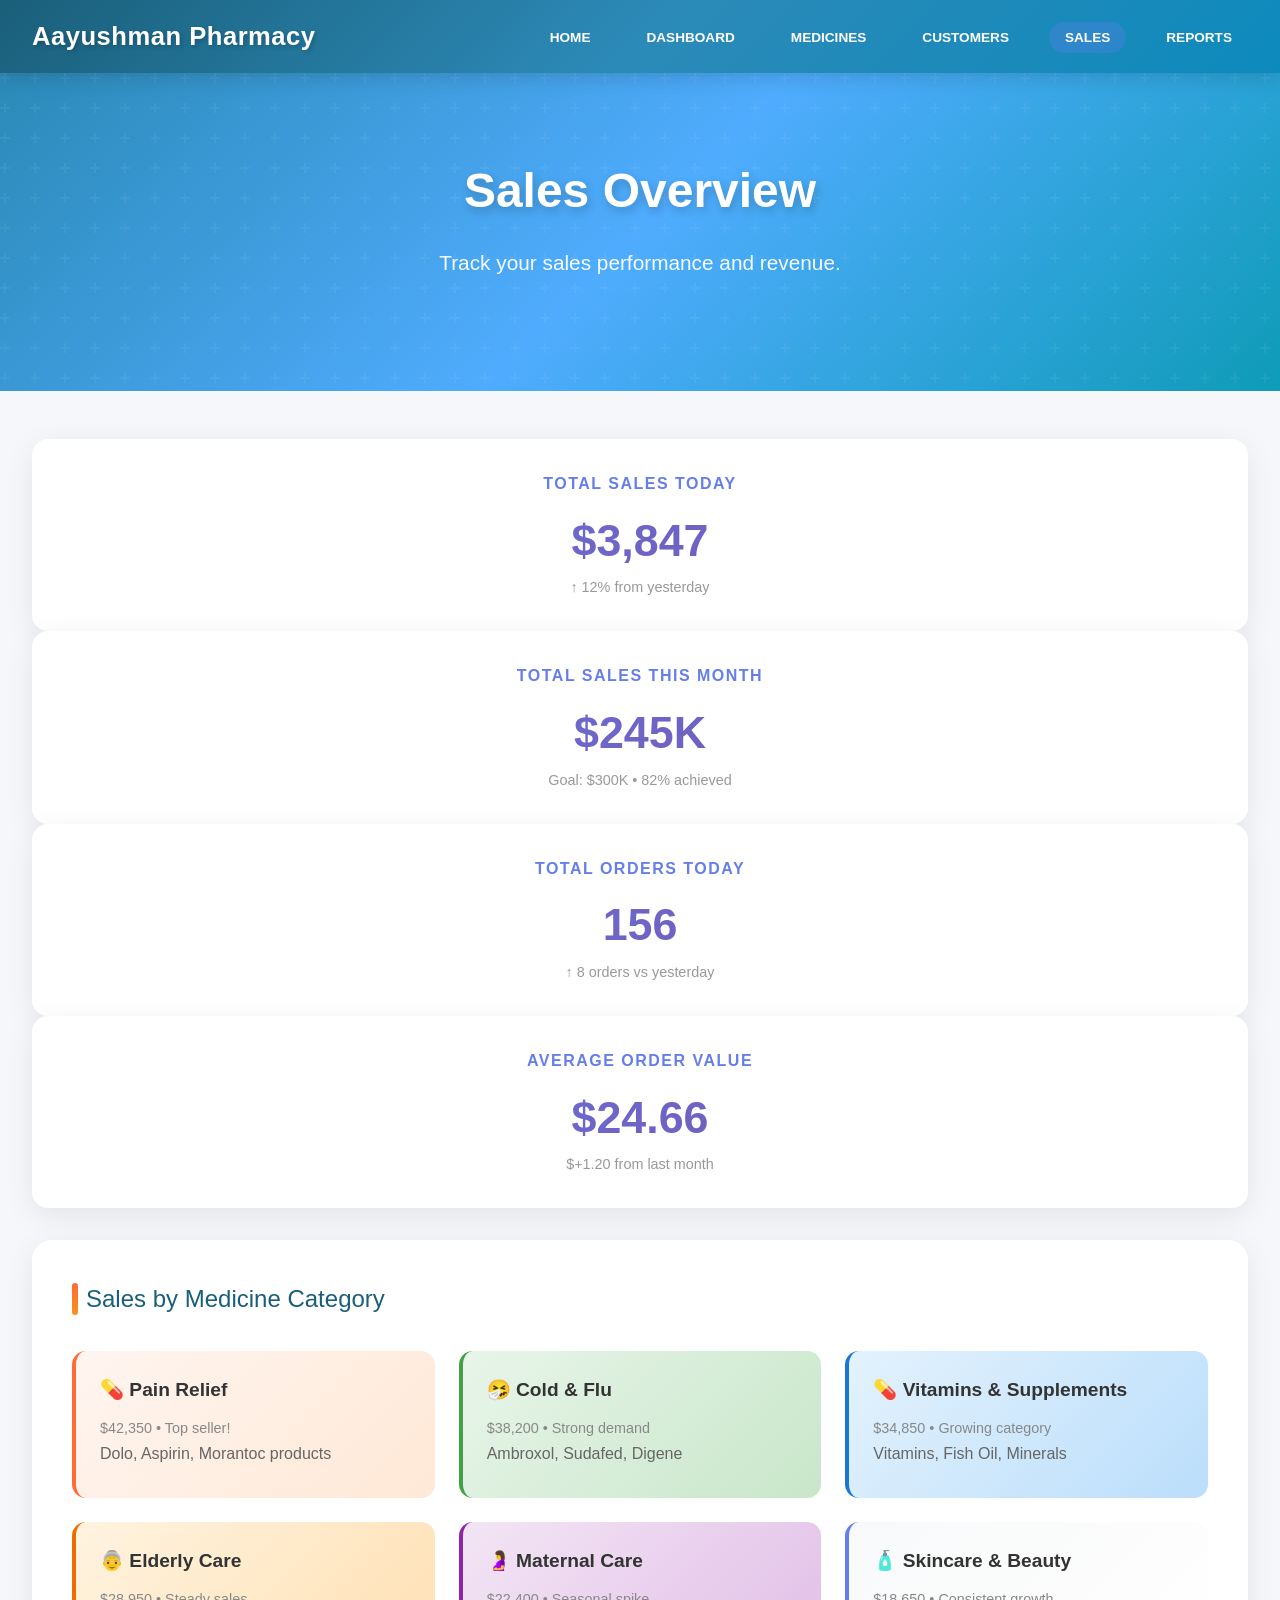
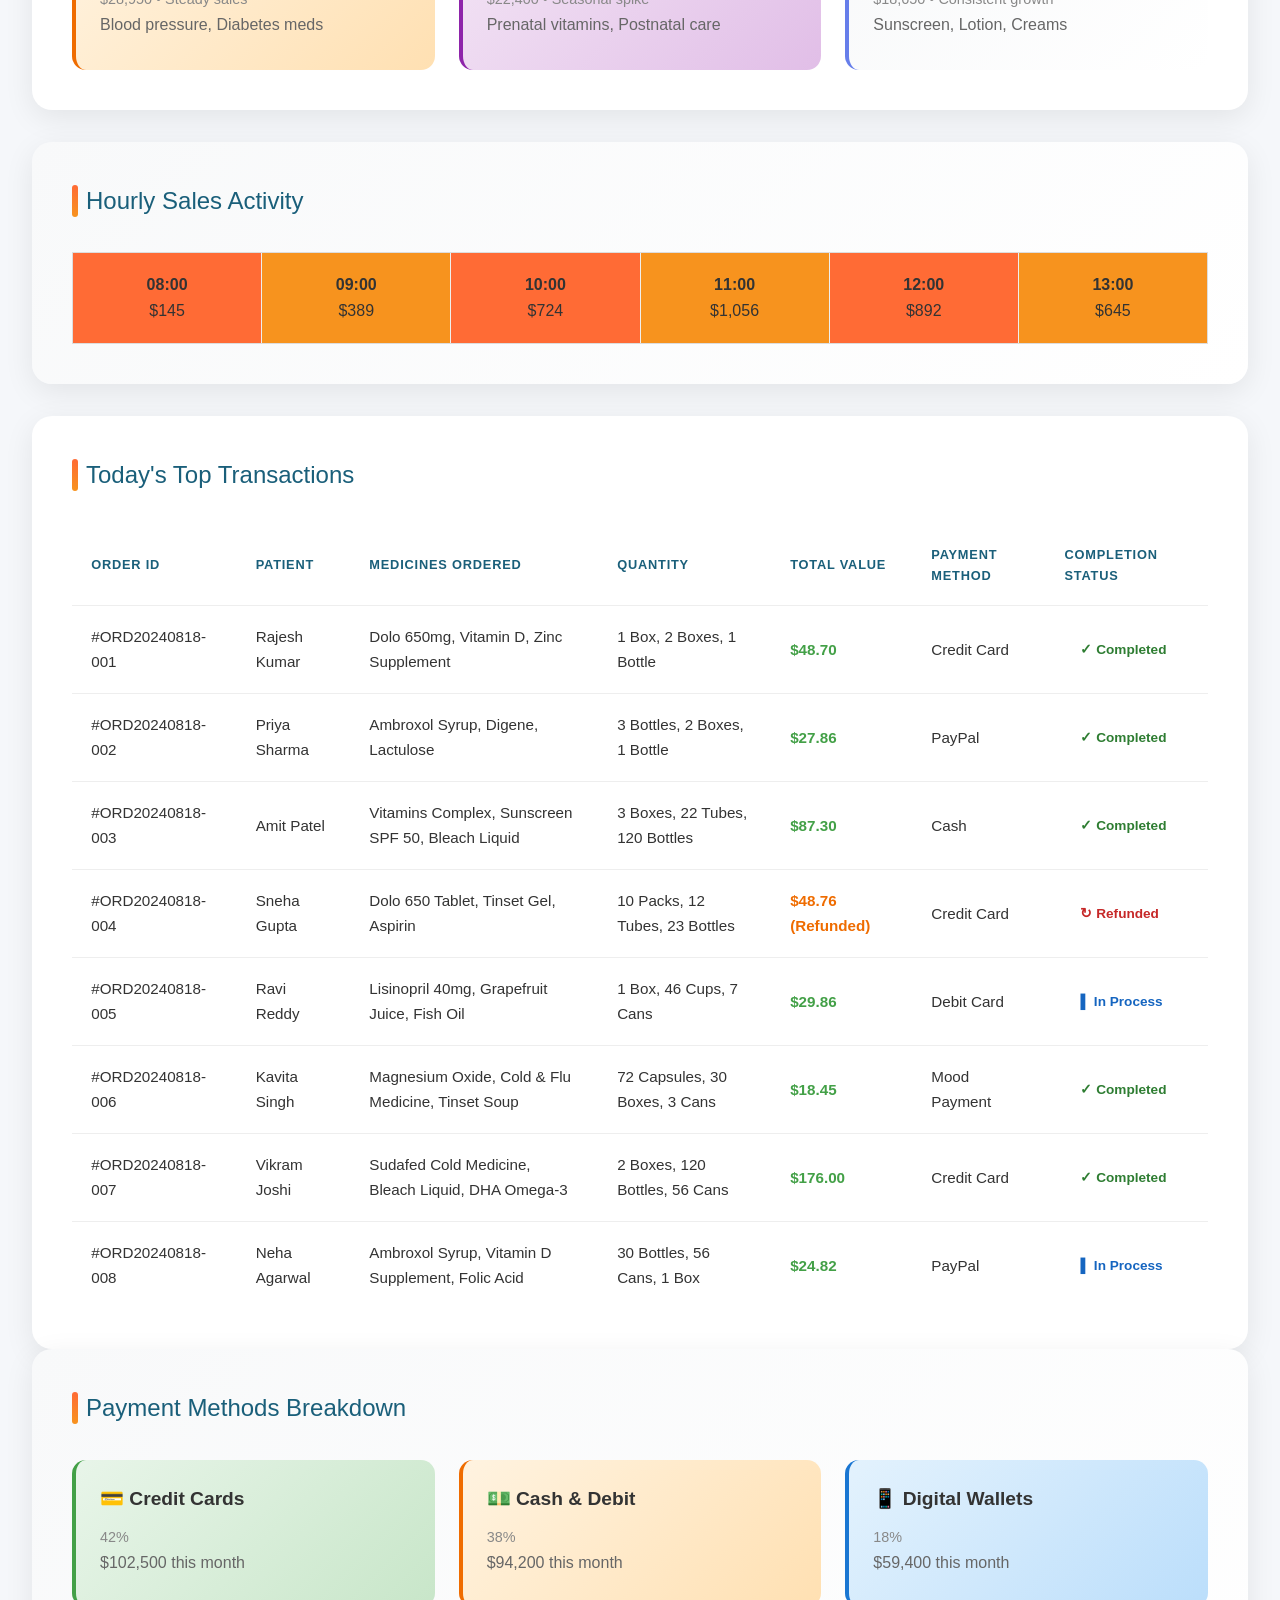
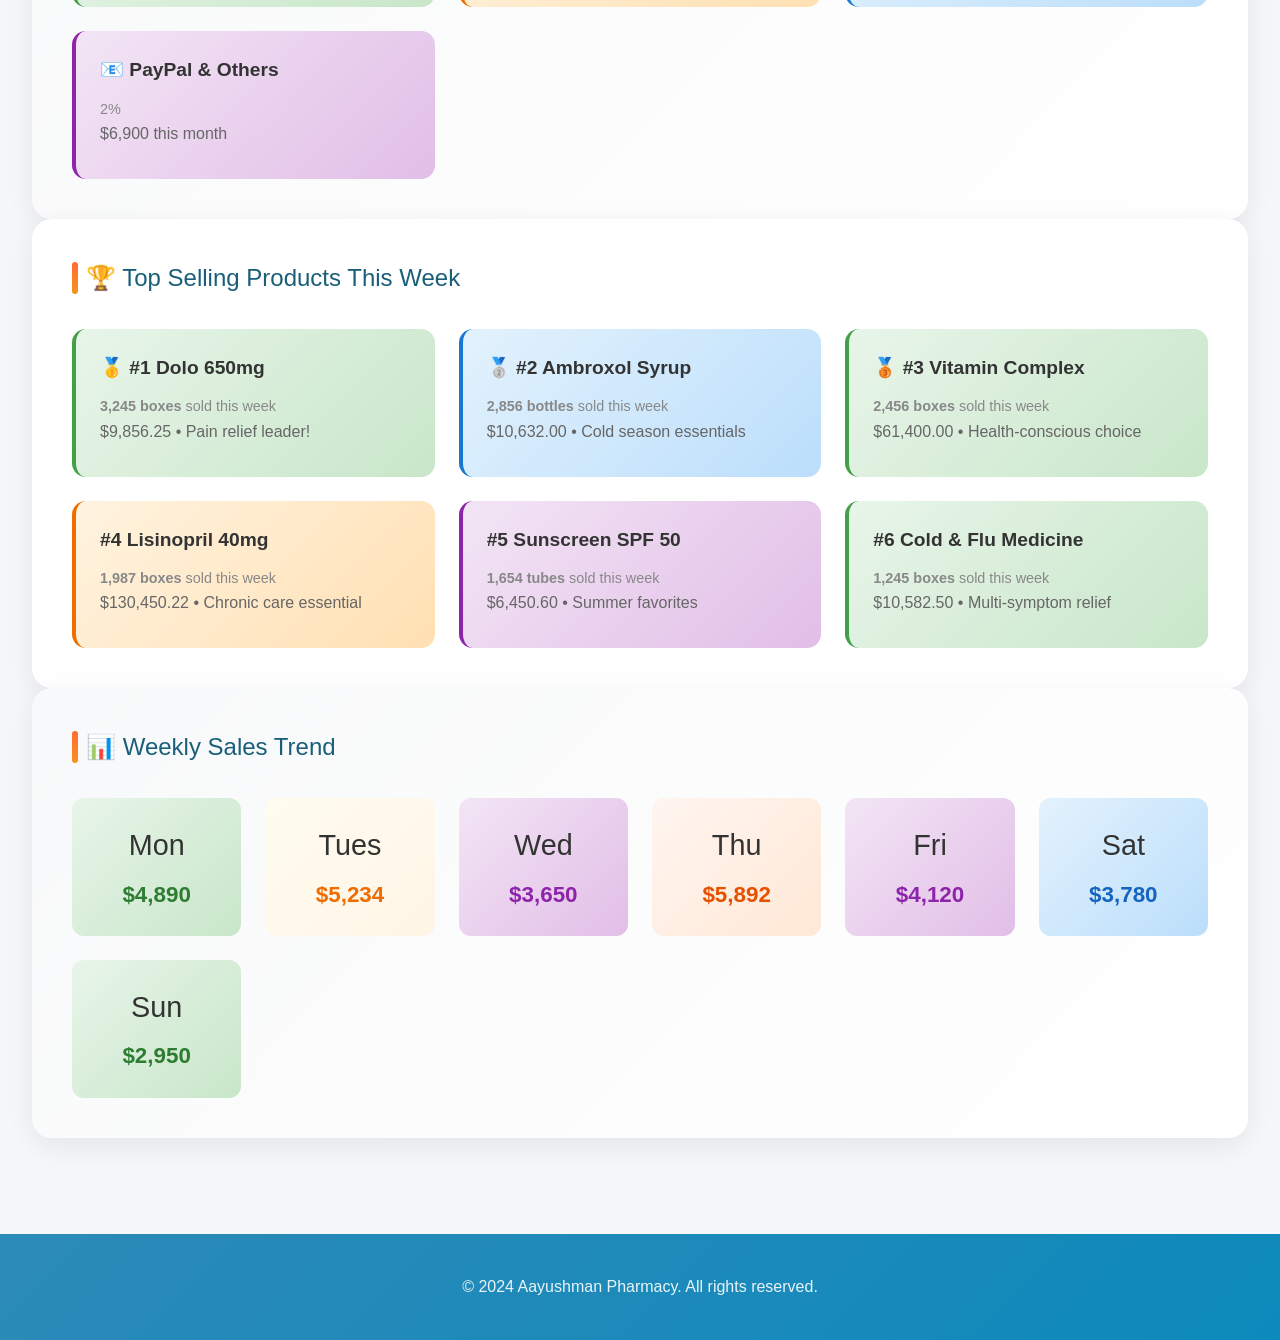
==== sales.html @ a1cac6ff "Add base files" ====
<!DOCTYPE html>
<html lang="en">
<head>
  <meta charset="UTF-8">
  <meta name="viewport" content="width=device-width, initial-scale=1.0">
  <title>Aayushman Pharmacy - Sales</title>
  <link rel="stylesheet" href="styles.css">
</head>
<body>
  <nav class="navbar">
    <div class="nav-brand">
      <h2>Aayushman Pharmacy</h2>
    </div>
    <ul class="nav-links">
      <li><a href="home.html">Home</a></li>
      <li><a href="dashboard.html">Dashboard</a></li>
      <li><a href="medicines.html">Medicines</a></li>
      <li><a href="customers.html">Customers</a></li>
      <li><a href="sales.html" style="background-color: rgba(102, 126, 234, 0.3);">Sales</a></li>
      <li><a href="reports.html">Reports</a></li>
    </ul>
  </nav>

  <section class="hero">
    <div class="hero-content">
      <h1>Sales Overview</h1>
      <p>Track your sales performance and revenue.</p>
    </div>
  </section>

  <main class="dashboard-container">
    <!-- Sales Statistics -->
    <section class="stats-grid" style="margin-bottom: 2rem;">
      <div class="stat-card">
        <h3>Total Sales Today</h3>
        <span class="stat-number">$3,847</span>
        <p>↑ 12% from yesterday</p>
      </div>
      <div class="stat-card">
        <h3>Total Sales This Month</h3>
        <span class="stat-number">$245K</span>
        <p>Goal: $300K • 82% achieved</p>
      </div>
      <div class="stat-card">
        <h3>Total Orders Today</h3>
        <span class="stat-number">156</span>
        <p>↑ 8 orders vs yesterday</p>
      </div>
      <div class="stat-card">
        <h3>Average Order Value</h3>
        <span class="stat-number">$24.66</span>
        <p>$+1.20 from last month</p>
      </div>
    </section>

    <!-- Sales by Category -->
    <section class="sales-categories-section" style="background: white; border-radius: 20px; padding: 2.5rem; box-shadow: 0 8px 30px rgba(0, 0, 0, 0.08); margin-bottom: 2rem;">
      <div class="section-header">Sales by Medicine Category</div>
      <div class="cards-grid">
        <div class="card sales-card" style="background: linear-gradient(135deg, #fff5f0 0%, #ffe8d6 100%); border-left-color: #ff6b35;">
          <h4>💊 Pain Relief</h4>
          <span class="unit">$42,350 • Top seller!</span>
          <p>Dolo, Aspirin, Morantoc products</p>
        </div>

        <div class="card sales-card" style="background: linear-gradient(135deg, #e8f5e9 0%, #c8e6c9 100%); border-left-color: #43a047;">
          <h4>🤧 Cold & Flu</h4>
          <span class="unit">$38,200 • Strong demand</span>
          <p>Ambroxol, Sudafed, Digene</p>
        </div>

        <div class="card sales-card" style="background: linear-gradient(135deg, #e3f2fd 0%, #bbdefb 100%); border-left-color: #1976d2;">
          <h4>💊 Vitamins & Supplements</h4>
          <span class="unit">$34,850 • Growing category</span>
          <p>Vitamins, Fish Oil, Minerals</p>
        </div>

        <div class="card sales-card" style="background: linear-gradient(135deg, #fff3e0 0%, #ffe0b2 100%); border-left-color: #ef6c00;">
          <h4>👵 Elderly Care</h4>
          <span class="unit">$28,950 • Steady sales</span>
          <p>Blood pressure, Diabetes meds</p>
        </div>

        <div class="card sales-card" style="background: linear-gradient(135deg, #f3e5f5 0%, #e1bee7 100%); border-left-color: #8e24aa;">
          <h4>🤰 Maternal Care</h4>
          <span class="unit">$22,400 • Seasonal spike</span>
          <p>Prenatal vitamins, Postnatal care</p>
        </div>

        <div class="card sales-card" style="background: linear-gradient(135deg, #f8f9fa 0%, #ffffff 100%); border-left-color: #667eea;">
          <h4>🧴 Skincare & Beauty</h4>
          <span class="unit">$18,650 • Consistent growth</span>
          <p>Sunscreen, Lotion, Creams</p>
        </div>
      </div>
    </section>

    <!-- Hourly Sales Chart -->
    <section class="hourly-sales-section" style="background: linear-gradient(135deg, #f8f9fa 0%, #ffffff 100%); border-radius: 20px; padding: 2.5rem; box-shadow: 0 8px 30px rgba(0, 0, 0, 0.08); margin-bottom: 2rem;">
      <div class="section-header">Hourly Sales Activity</div>
      <div class="hourly-chart" style="display: grid; grid-template-columns: repeat(6, 1fr); gap: 1px; background: #eee; border: 1px solid #ddd;">
        <div class="hour-bar" style="background: #ff6b35; padding: 1.2rem; text-align: center;">
          <strong>08:00</strong>
          <p>$145</p>
        </div>
        <div class="hour-bar" style="background: #f7931e; padding: 1.2rem; text-align: center;">
          <strong>09:00</strong>
          <p>$389</p>
        </div>
        <div class="hour-bar" style="background: #ff6b35; padding: 1.2rem; text-align: center;">
          <strong>10:00</strong>
          <p>$724</p>
        </div>
        <div class="hour-bar" style="background: #f7931e; padding: 1.2rem; text-align: center;">
          <strong>11:00</strong>
          <p>$1,056</p>
        </div>
        <div class="hour-bar" style="background: #ff6b35; padding: 1.2rem; text-align: center;">
          <strong>12:00</strong>
          <p>$892</p>
        </div>
        <div class="hour-bar" style="background: #f7931e; padding: 1.2rem; text-align: center;">
          <strong>13:00</strong>
          <p>$645</p>
        </div>
      </div>
    </section>

    <!-- Today's Top Transactions -->
    <section class="top-transactions-section" style="background: white; border-radius: 20px; padding: 2.5rem; box-shadow: 0 8px 30px rgba(0, 0, 0, 0.08);">
      <div class="section-header">Today's Top Transactions</div>
      <table class="transactions-table">
        <thead>
          <tr>
            <th>Order ID</th>
            <th>Patient</th>
            <th>Medicines Ordered</th>
            <th>Quantity</th>
            <th>Total Value</th>
            <th>Payment Method</th>
            <th>Completion Status</th>
          </tr>
        </thead>
        <tbody>
          <tr>
            <td>#ORD20240818-001</td>
            <td>Rajesh Kumar</td>
            <td>Dolo 650mg, Vitamin D, Zinc Supplement</td>
            <td>1 Box, 2 Boxes, 1 Bottle</td>
            <td style="color: #43a047; font-weight: 600;">$48.70</td>
            <td>Credit Card</td>
            <td><span class="status-badge status-completed">✓ Completed</span></td>
          </tr>
          <tr>
            <td>#ORD20240818-002</td>
            <td>Priya Sharma</td>
            <td>Ambroxol Syrup, Digene, Lactulose</td>
            <td>3 Bottles, 2 Boxes, 1 Bottle</td>
            <td style="color: #43a047; font-weight: 600;">$27.86</td>
            <td>PayPal</td>
            <td><span class="status-badge status-completed">✓ Completed</span></td>
          </tr>
          <tr>
            <td>#ORD20240818-003</td>
            <td>Amit Patel</td>
            <td>Vitamins Complex, Sunscreen SPF 50, Bleach Liquid</td>
            <td>3 Boxes, 22 Tubes, 120 Bottles</td>
            <td style="color: #43a047; font-weight: 600;">$87.30</td>
            <td>Cash</td>
            <td><span class="status-badge status-completed">✓ Completed</span></td>
          </tr>
          <tr>
            <td>#ORD20240818-004</td>
            <td>Sneha Gupta</td>
            <td>Dolo 650 Tablet, Tinset Gel, Aspirin</td>
            <td>10 Packs, 12 Tubes, 23 Bottles</td>
            <td style="color: #ef6c00; font-weight: 600;">$48.76 (Refunded)</td>
            <td>Credit Card</td>
            <td><span class="status-badge status-canceled">↻ Refunded</span></td>
          </tr>
          <tr>
            <td>#ORD20240818-005</td>
            <td>Ravi Reddy</td>
            <td>Lisinopril 40mg, Grapefruit Juice, Fish Oil</td>
            <td>1 Box, 46 Cups, 7 Cans</td>
            <td style="color: #43a047; font-weight: 600;">$29.86</td>
            <td>Debit Card</td>
            <td><span class="status-badge status-processing">▌ In Process</span></td>
          </tr>
          <tr>
            <td>#ORD20240818-006</td>
            <td>Kavita Singh</td>
            <td>Magnesium Oxide, Cold & Flu Medicine, Tinset Soup</td>
            <td>72 Capsules, 30 Boxes, 3 Cans</td>
            <td style="color: #43a047; font-weight: 600;">$18.45</td>
            <td>Mood Payment</td>
            <td><span class="status-badge status-completed">✓ Completed</span></td>
          </tr>
          <tr>
            <td>#ORD20240818-007</td>
            <td>Vikram Joshi</td>
            <td>Sudafed Cold Medicine, Bleach Liquid, DHA Omega-3</td>
            <td>2 Boxes, 120 Bottles, 56 Cans</td>
            <td style="color: #43a047; font-weight: 600;">$176.00</td>
            <td>Credit Card</td>
            <td><span class="status-badge status-completed">✓ Completed</span></td>
          </tr>
          <tr>
            <td>#ORD20240818-008</td>
            <td>Neha Agarwal</td>
            <td>Ambroxol Syrup, Vitamin D Supplement, Folic Acid</td>
            <td>30 Bottles, 56 Cans, 1 Box</td>
            <td style="color: #43a047; font-weight: 600;">$24.82</td>
            <td>PayPal</td>
            <td><span class="status-badge status-processing">▌ In Process</span></td>
          </tr>
        </tbody>
      </table>
    </section>

    <!-- Payment Methods Breakdown -->
    <section class="payment-methods-section" style="background: linear-gradient(135deg, #f8f9fa 0%, #ffffff 100%); border-radius: 20px; padding: 2.5rem; box-shadow: 0 8px 30px rgba(0, 0, 0, 0.08);">
      <div class="section-header">Payment Methods Breakdown</div>
      <div class="cards-grid">
        <div class="card payment-card" style="background: linear-gradient(135deg, #e8f5e9 0%, #c8e6c9 100%); border-left-color: #43a047;">
          <h4>💳 Credit Cards</h4>
          <span class="unit">42%</span>
          <p>$102,500 this month</p>
        </div>

        <div class="card payment-card" style="background: linear-gradient(135deg, #fff3e0 0%, #ffe0b2 100%); border-left-color: #ef6c00;">
          <h4>💵 Cash & Debit</h4>
          <span class="unit">38%</span>
          <p>$94,200 this month</p>
        </div>

        <div class="card payment-card" style="background: linear-gradient(135deg, #e3f2fd 0%, #bbdefb 100%); border-left-color: #1976d2;">
          <h4>📱 Digital Wallets</h4>
          <span class="unit">18%</span>
          <p>$59,400 this month</p>
        </div>

        <div class="card payment-card" style="background: linear-gradient(135deg, #f3e5f5 0%, #e1bee7 100%); border-left-color: #8e24aa;">
          <h4>📧 PayPal & Others</h4>
          <span class="unit">2%</span>
          <p>$6,900 this month</p>
        </div>
      </div>
    </section>

    <!-- Top Products Section -->
    <section class="top-products-section" style="background: white; border-radius: 20px; padding: 2.5rem; box-shadow: 0 8px 30px rgba(0, 0, 0, 0.08);">
      <div class="section-header">🏆 Top Selling Products This Week</div>
      <div class="cards-grid">
        <div class="card product-card" style="background: linear-gradient(135deg, #e8f5e9 0%, #c8e6c9 100%); border-left-color: #43a047;">
          <h4>🥇 #1 Dolo 650mg</h4>
          <span class="unit"><strong>3,245 boxes</strong> sold this week</span>
          <p>$9,856.25 • Pain relief leader!</p>
        </div>

        <div class="card product-card" style="background: linear-gradient(135deg, #e3f2fd 0%, #bbdefb 100%); border-left-color: #1976d2;">
          <h4>🥈 #2 Ambroxol Syrup</h4>
          <span class="unit"><strong>2,856 bottles</strong> sold this week</span>
          <p>$10,632.00 • Cold season essentials</p>
        </div>

        <div class="card product-card" style="background: linear-gradient(135deg, #e8f5e9 0%, #c8e6c9 100%); border-left-color: #43a047;">
          <h4>🥉 #3 Vitamin Complex</h4>
          <span class="unit"><strong>2,456 boxes</strong> sold this week</span>
          <p>$61,400.00 • Health-conscious choice</p>
        </div>

        <div class="card product-card" style="background: linear-gradient(135deg, #fff3e0 0%, #ffe0b2 100%); border-left-color: #ef6c00;">
          <h4>#4 Lisinopril 40mg</h4>
          <span class="unit"><strong>1,987 boxes</strong> sold this week</span>
          <p>$130,450.22 • Chronic care essential</p>
        </div>

        <div class="card product-card" style="background: linear-gradient(135deg, #f3e5f5 0%, #e1bee7 100%); border-left-color: #8e24aa;">
          <h4>#5 Sunscreen SPF 50</h4>
          <span class="unit"><strong>1,654 tubes</strong> sold this week</span>
          <p>$6,450.60 • Summer favorites</p>
        </div>

        <div class="card product-card" style="background: linear-gradient(135deg, #e8f5e9 0%, #c8e6c9 100%); border-left-color: #43a047;">
          <h4>#6 Cold & Flu Medicine</h4>
          <span class="unit"><strong>1,245 boxes</strong> sold this week</span>
          <p>$10,582.50 • Multi-symptom relief</p>
        </div>
      </div>
    </section>

    <!-- Weekly Sales Trend -->
    <section class="weekly-trend-section" style="background: linear-gradient(135deg, #f8f9fa 0%, #ffffff 100%); border-radius: 20px; padding: 2.5rem; box-shadow: 0 8px 30px rgba(0, 0, 0, 0.08);">
      <div class="section-header">📊 Weekly Sales Trend</div>
      <div style="display: grid; grid-template-columns: repeat(auto-fit, minmax(150px, 1fr)); gap: 1.5rem;">
        <div class="trend-card" style="background: linear-gradient(135deg, #e8f5e9 0%, #c8e6c9 100%); border-radius: 12px; padding: 1.5rem; text-align: center;">
          <span style="font-size: 1.8rem; display: block; margin-bottom: 0.5rem;">Mon</span>
          <strong style="display: block; color: #2e7d32; font-size: 1.4rem;">$4,890</strong>
        </div>
        <div class="trend-card" style="background: linear-gradient(135deg, #fffcf0 0%, #fff5e6 100%); border-radius: 12px; padding: 1.5rem; text-align: center;">
          <span style="font-size: 1.8rem; display: block; margin-bottom: 0.5rem;">Tues</span>
          <strong style="display: block; color: #ef6c00; font-size: 1.4rem;">$5,234</strong>
        </div>
        <div class="trend-card" style="background: linear-gradient(135deg, #f3e5f5 0%, #e1bee7 100%); border-radius: 12px; padding: 1.5rem; text-align: center;">
          <span style="font-size: 1.8rem; display: block; margin-bottom: 0.5rem;">Wed</span>
          <strong style="display: block; color: #8e24aa; font-size: 1.4rem;">$3,650</strong>
        </div>
        <div class="trend-card" style="background: linear-gradient(135deg, #fff5f0 0%, #ffe8d6 100%); border-radius: 12px; padding: 1.5rem; text-align: center;">
          <span style="font-size: 1.8rem; display: block; margin-bottom: 0.5rem;">Thu</span>
          <strong style="display: block; color: #e65100; font-size: 1.4rem;">$5,892</strong>
        </div>
        <div class="trend-card" style="background: linear-gradient(135deg, #f3e5f5 0%, #e1bee7 100%); border-radius: 12px; padding: 1.5rem; text-align: center;">
          <span style="font-size: 1.8rem; display: block; margin-bottom: 0.5rem;">Fri</span>
          <strong style="display: block; color: #8e24aa; font-size: 1.4rem;">$4,120</strong>
        </div>
        <div class="trend-card" style="background: linear-gradient(135deg, #e3f2fd 0%, #bbdefb 100%); border-radius: 12px; padding: 1.5rem; text-align: center;">
          <span style="font-size: 1.8rem; display: block; margin-bottom: 0.5rem;">Sat</span>
          <strong style="display: block; color: #1565c0; font-size: 1.4rem;">$3,780</strong>
        </div>
        <div class="trend-card" style="background: linear-gradient(135deg, #e8f5e9 0%, #c8e6c9 100%); border-radius: 12px; padding: 1.5rem; text-align: center;">
          <span style="font-size: 1.8rem; display: block; margin-bottom: 0.5rem;">Sun</span>
          <strong style="display: block; color: #2e7d32; font-size: 1.4rem;">$2,950</strong>
        </div>
      </div>
    </section>
  </main>

  <footer>
    <p>&copy; 2024 Aayushman Pharmacy. All rights reserved.</p>
  </footer>
</body>
</html>
---- styles.css ----
* {
  margin: 0;
  padding: 0;
  box-sizing: border-box;
}

body {
  font-family: 'Segoe UI', Tahoma, Geneva, Verdana, sans-serif;
  line-height: 1.6;
  color: #333;
  background-color: #f5f7fa;
}

.navbar {
  background: linear-gradient(135deg, #1a5f7a 0%, #2c8ab8 50%, #0d8abc 100%);
  padding: 1rem 2rem;
  display: flex;
  justify-content: space-between;
  align-items: center;
  box-shadow: 0 4px 20px rgba(0, 0, 0, 0.15);
  position: sticky;
  top: 0;
  z-index: 1000;
}

.nav-brand h2 {
  color: white;
  font-size: 1.6rem;
  font-weight: 700;
  letter-spacing: 0.5px;
  text-shadow: 2px 2px 4px rgba(0, 0, 0, 0.2);
}

.nav-links {
  display: flex;
  list-style: none;
  gap: 1.5rem;
}

.nav-links a {
  color: white;
  text-decoration: none;
  font-weight: 600;
  text-transform: uppercase;
  font-size: 0.85rem;
  padding: 0.5rem 1rem;
  border-radius: 25px;
  transition: all 0.3s ease;
  position: relative;
}

.nav-links a::before {
  content: '';
  position: absolute;
  bottom: 0;
  left: 50%;
  width: 0;
  height: 2px;
  background: white;
  transition: all 0.3s ease;
  transform: translateX(-50%);
}

.nav-links a:hover {
  background-color: rgba(255, 255, 255, 0.2);
}

.nav-links a:hover::before {
  width: 80%;
}

.hero {
  background: linear-gradient(135deg, #2c8ab8 0%, #4facfe 50%, #0f9bb8 100%);
  color: white;
  padding: 5rem 2rem;
  text-align: center;
  min-height: auto;
  position: relative;
  overflow: hidden;
}

.hero::before {
  content: '';
  position: absolute;
  top: 0;
  left: 0;
  right: 0;
  bottom: 0;
  background: url("data:image/svg+xml,%3Csvg width='60' height='60' viewBox='0 0 60 60' xmlns='http://www.w3.org/2000/svg'%3E%3Cg fill='none' fill-rule='evenodd'%3E%3Cg fill='%23ffffff' fill-opacity='0.05'%3E%3Cpath d='M36 34v-4h-2v4h-4v2h4v4h2v-4h4v-2h-4zm0-30V0h-2v4h-4v2h4v4h2V6h4V4h-4zM6 34v-4H4v4H0v2h4v4h2v-4h4v-2H6zM6 4V0H4v4H0v2h4v4h2V6h4V4H6z'/%3E%3C/g%3E%3C/g%3E%3C/svg%3E");
}

.hero-content {
  position: relative;
  z-index: 1;
}

.hero h1 {
  font-size: 3rem;
  margin-bottom: 1rem;
  font-weight: 800;
  text-shadow: 2px 4px 10px rgba(0, 0, 0, 0.2);
  animation: fadeInUp 0.8s ease-out;
}

.hero p {
  font-size: 1.3rem;
  margin-bottom: 2rem;
  opacity: 0.95;
  animation: fadeInUp 1s ease-out;
}

@keyframes fadeInUp {
  from {
    opacity: 0;
    transform: translateY(20px);
  }
  to {
    opacity: 1;
    transform: translateY(0);
  }
}

.btn-primary {
  background: linear-gradient(135deg, #ff6b35 0%, #f7931e 100%);
  color: white;
  border: none;
  padding: 1rem 2.5rem;
  font-size: 1.1rem;
  border-radius: 50px;
  cursor: pointer;
  transition: all 0.3s ease;
  box-shadow: 0 8px 25px rgba(255, 107, 53, 0.4);
  font-weight: 600;
}

.btn-primary:hover {
  transform: translateY(-3px) scale(1.02);
  box-shadow: 0 12px 35px rgba(255, 107, 53, 0.5);
}

.dashboard-container {
  padding: 3rem 2rem;
  max-width: 1400px;
  margin: 0 auto;
}

.sections-heading {
  font-size: 2rem;
  color: #1a5f7a;
  margin-bottom: 2rem;
  padding-left: 1rem;
  position: relative;
}

.stat-card {
  background: white;
  border-radius: 16px;
  padding: 2rem;
  box-shadow: 0 8px 30px rgba(0, 0, 0, 0.08);
  text-align: center;
  transition: all 0.3s ease;
}

.stat-card:hover {
  transform: translateY(-5px) scale(1.02);
  box-shadow: 0 12px 40px rgba(0, 0, 0, 0.12);
}

.stat-card h3 {
  color: #667eea;
  font-size: 1rem;
  margin-bottom: 0.5rem;
  text-transform: uppercase;
  letter-spacing: 1.5px;
}

.stat-number {
  font-size: 2.8rem;
  font-weight: 800;
  background: linear-gradient(135deg, #667eea 0%, #764ba2 100%);
  -webkit-background-clip: text;
  -webkit-text-fill-color: transparent;
  background-clip: text;
  display: block;
}

.stat-card p {
  color: #999;
  font-size: 0.9rem;
}

.hero-feature h2, .services h2, .testimonials h2 {
  color: #1a5f7a;
  margin-bottom: 1.5rem;
  font-size: 1.8rem;
  position: relative;
  padding-bottom: 0.5rem;
}

.hero-feature h2::after, .services h2::after, .testimonials h2::after {
  content: '';
  position: absolute;
  bottom: 0;
  left: 0;
  width: 80px;
  height: 4px;
  background: linear-gradient(90deg, #ff6b35 0%, #f7931e 100%);
  border-radius: 2px;
}

.hero-feature p {
  color: #555;
  line-height: 1.8;
  font-size: 1.1rem;
}

.services .cards-grid {
  gap: 2rem;
}

.card-featured {
  background: white;
  border-radius: 16px;
  padding: 2rem;
  text-align: center;
  box-shadow: 0 8px 30px rgba(0, 0, 0, 0.08);
  transition: all 0.3s ease;
}

.card-featured:hover {
  transform: translateY(-5px);
  box-shadow: 0 12px 40px rgba(0, 0, 0, 0.12);
}

.card-featured .icon {
  font-size: 3rem;
  display: block;
  margin-bottom: 1rem;
  filter: drop-shadow(0 4px 8px rgba(0, 0, 0, 0.1));
}

.card-featured h3 {
  color: #1a5f7a;
  font-size: 1.4rem;
  margin-bottom: 1rem;
}

.card-featured p {
  color: #666;
  font-size: 1rem;
}

.testimonials .cards-grid {
  gap: 1.5rem;
}

.card.testimonial {
  background: linear-gradient(135deg, #f8f9fa 0%, #ffffff 100%);
  border-radius: 16px;
  padding: 2rem;
  box-shadow: 0 8px 30px rgba(0, 0, 0, 0.08);
  border-left: 4px solid #667eea;
}

.card.testimonial p {
  font-style: italic;
  color: #555;
  margin-bottom: 1rem;
}

.card.testimonial span {
  color: #888;
  font-weight: 600;
}

.transactions-section, .low-stock-section, 
.hero-feature, .services, .testimonials {
  background: white;
  border-radius: 20px;
  padding: 2.5rem;
  box-shadow: 0 8px 30px rgba(0, 0, 0, 0.08);
  margin-bottom: 2rem;
}

.section-header {
  color: #1a5f7a;
  font-size: 1.5rem;
  margin-bottom: 2rem;
  display: flex;
  align-items: center;
  gap: 0.5rem;
}

.section-header::before {
  content: '';
  width: 6px;
  height: 32px;
  background: linear-gradient(180deg, #ff6b35 0%, #f7931e 100%);
  border-radius: 4px;
}

.transactions-table {
  width: 100%;
  border-collapse: collapse;
}

.transactions-table th, .transactions-table td {
  padding: 1.2rem;
  text-align: left;
  border-bottom: 1px solid #eee;
  font-size: 0.95rem;
}

.transactions-table tr:last-child td {
  border-bottom: none;
}

.transactions-table th {
  background-color: linear-gradient(135deg, #f8f9fa 0%, #e9ecef 100%);
  font-weight: 700;
  color: #1a5f7a;
  text-transform: uppercase;
  font-size: 0.8rem;
  letter-spacing: 0.8px;
}

.transactions-table tr:hover td {
  background-color: linear-gradient(135deg, #f8f9fa 0%, #fff5eb 100%);
}

.status-badge {
  display: inline-block;
  padding: 0.4rem 1rem;
  border-radius: 20px;
  font-size: 0.85rem;
  font-weight: 600;
  text-transform: capitalize;
}

.status-completed {
  background-color: linear-gradient(135deg, #e8f5e9 0%, #c8e6c9 100%);
  color: #2e7d32;
}

.status-pending {
  background-color: linear-gradient(135deg, #fff3e0 0%, #ffe0b2 100%);
  color: #ef6c00;
}

.status-processing {
  background-color: linear-gradient(135deg, #e3f2fd 0%, #bbdefb 100%);
  color: #1565c0;
}

.status-canceled {
  background-color: linear-gradient(135deg, #ffebee 0%, #ffcdd2 100%);
  color: #c62828;
}

.low-stock-warning {
  color: #ff6b35;
  font-size: 0.95rem;
  display: block;
  margin-bottom: 0.5rem;
}

.cards-grid {
  display: grid;
  grid-template-columns: repeat(auto-fill, minmax(280px, 1fr));
  gap: 1.5rem;
}

.card {
  background: linear-gradient(135deg, #fff5f0 0%, #ffe8d6 100%);
  border-radius: 14px;
  padding: 1.5rem;
  border-left: 4px solid #ff6b35;
  transition: all 0.3s ease;
}

.card:hover {
  transform: translateY(-3px);
  box-shadow: 0 8px 25px rgba(255, 107, 53, 0.15);
}

.card h4 {
  color: #333;
  font-size: 1.2rem;
  margin-bottom: 0.6rem;
}

.card p {
  color: #666;
  font-size: 1rem;
  margin-bottom: 0.5rem;
}

.card .unit {
  color: #888;
  font-size: 0.9rem;
}

footer {
  text-align: center;
  padding: 2.5rem;
  background: linear-gradient(135deg, #2c8ab8 0%, #0d8abc 100%);
  color: white;
  margin-top: 3rem;
}

footer p {
  opacity: 0.9;
}

@media (max-width: 1200px) {
  .stats-grid {
    grid-template-columns: repeat(2, 1fr);
  }

  .transactions-table, .inventory-table {
    font-size: 0.85rem;
  }

  .transactions-table th, .transactions-table td,
  .inventory-table th, .inventory-table td {
    padding: 1rem;
  }
}

@media (max-width: 768px) {
  .navbar {
    flex-direction: column;
    gap: 0.8rem;
  }

  .nav-links {
    flex-wrap: wrap;
    justify-content: center;
    gap: 1rem;
  }

  .stats-grid {
    grid-template-columns: 1fr;
  }

  .hero h1 {
    font-size: 2.2rem;
  }

  .hero p {
    font-size: 1.1rem;
  }
}

@media (max-width: 480px) {
  .dashboard-container {
    padding: 1.5rem 1rem;
  }

  .transactions-section, .low-stock-section, 
  .hero-feature, .services, .testimonials {
    padding: 1.5rem;
  }

  .hero {
    padding: 3rem 1rem;
  }

  .cards-grid {
    grid-template-columns: 1fr;
  }

  .navbar h2 {
    font-size: 1.3rem;
  }
}
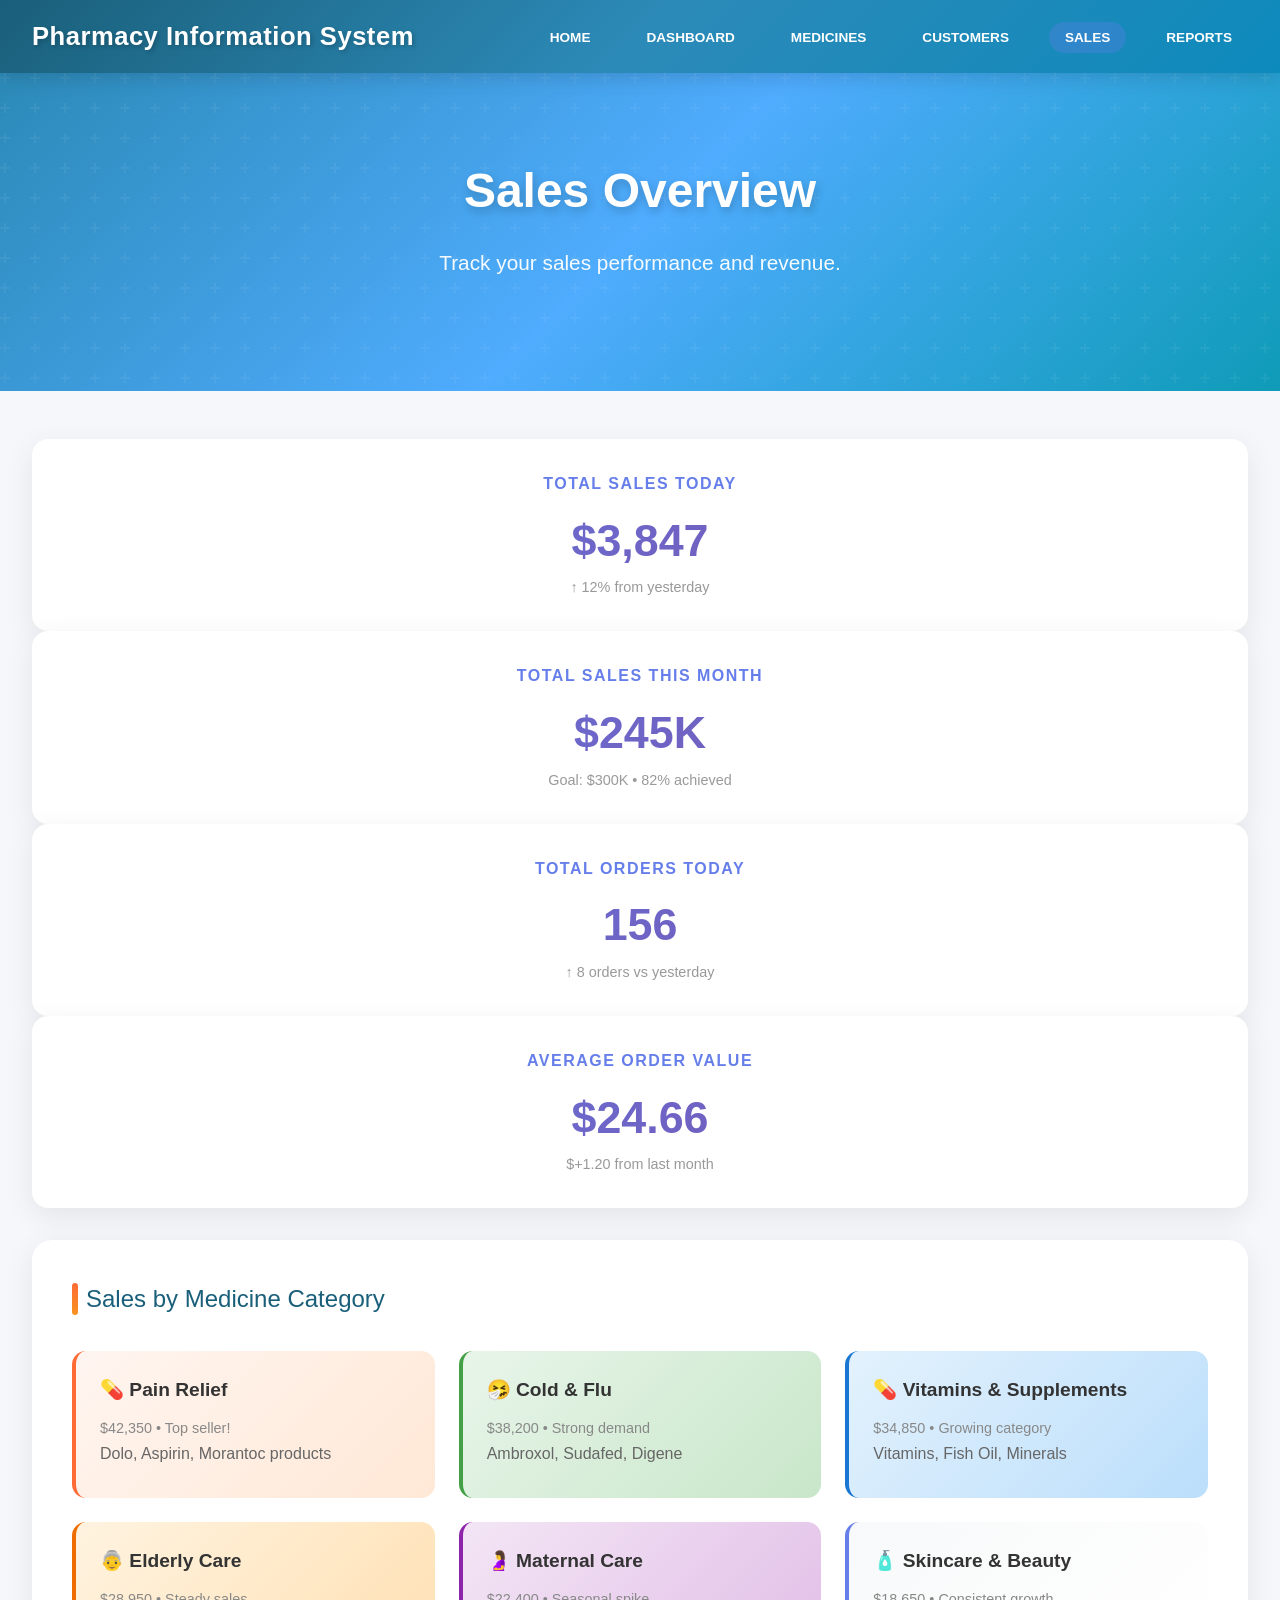
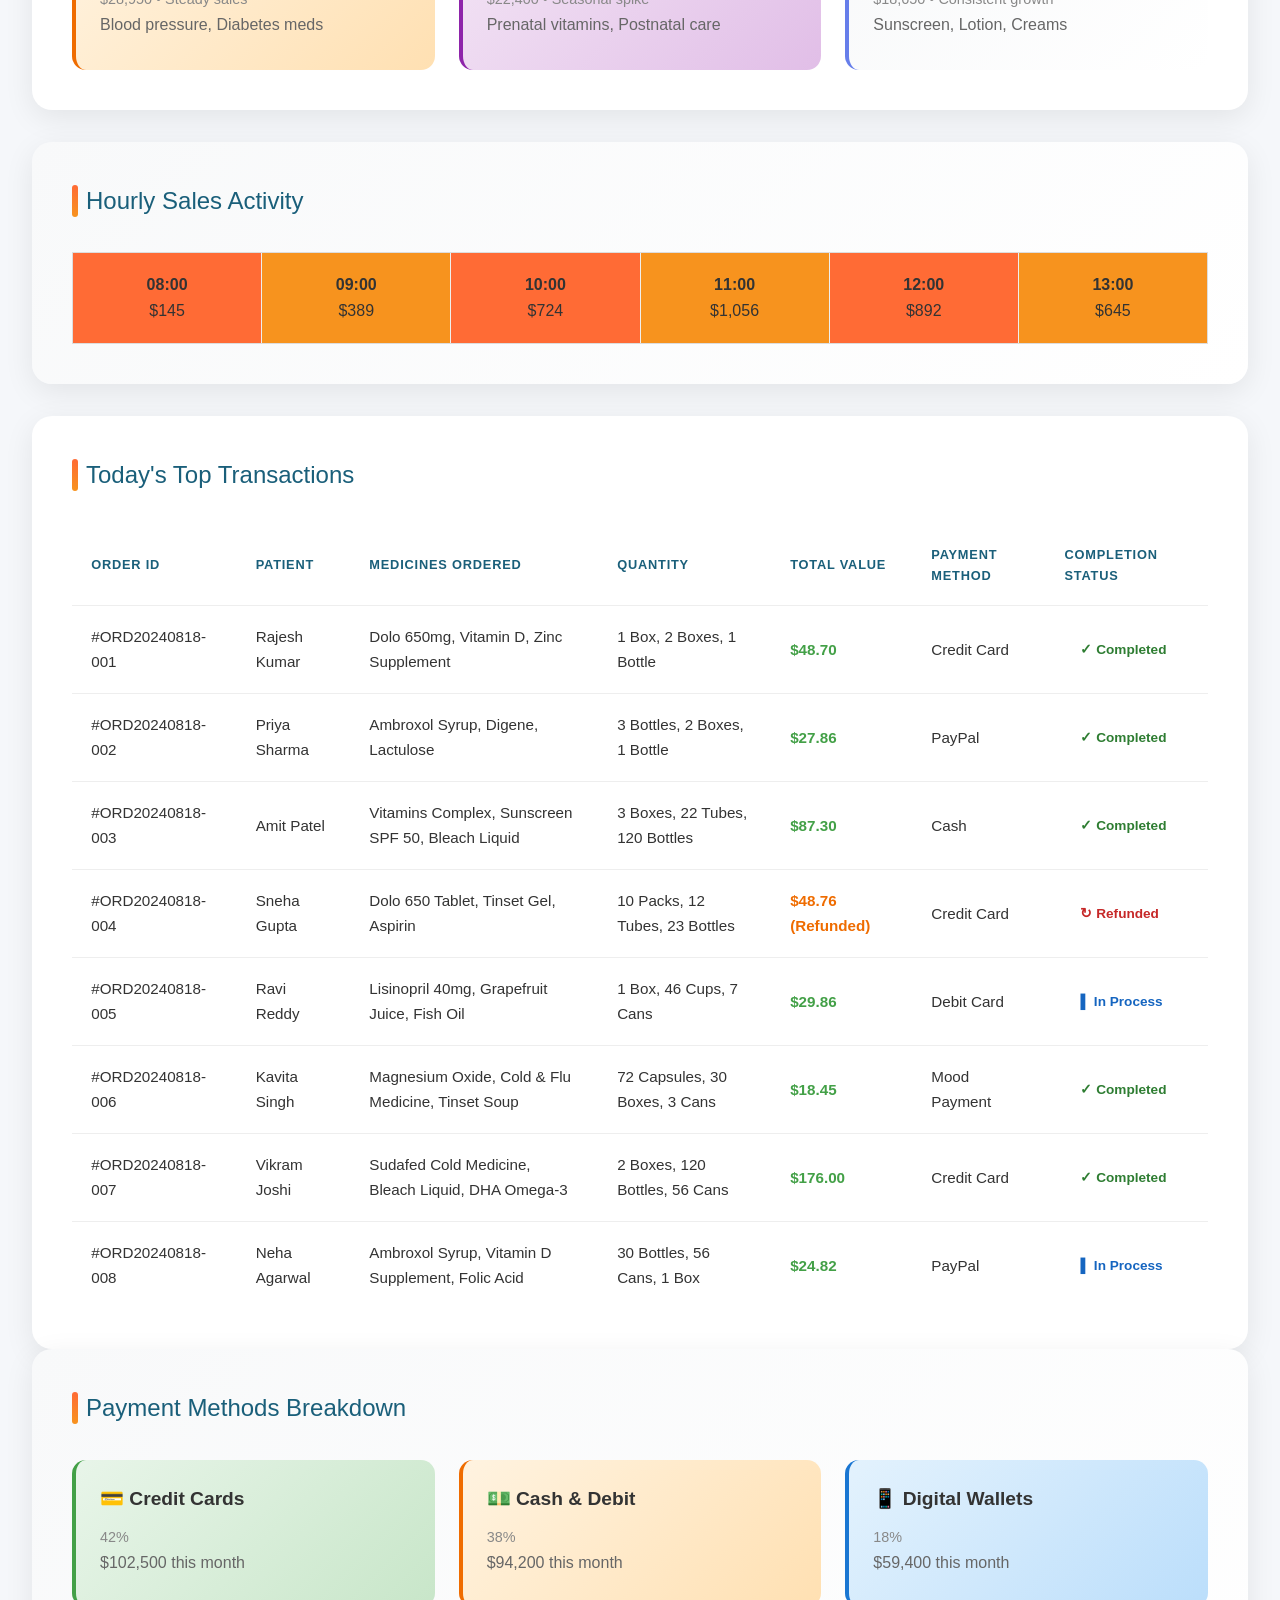
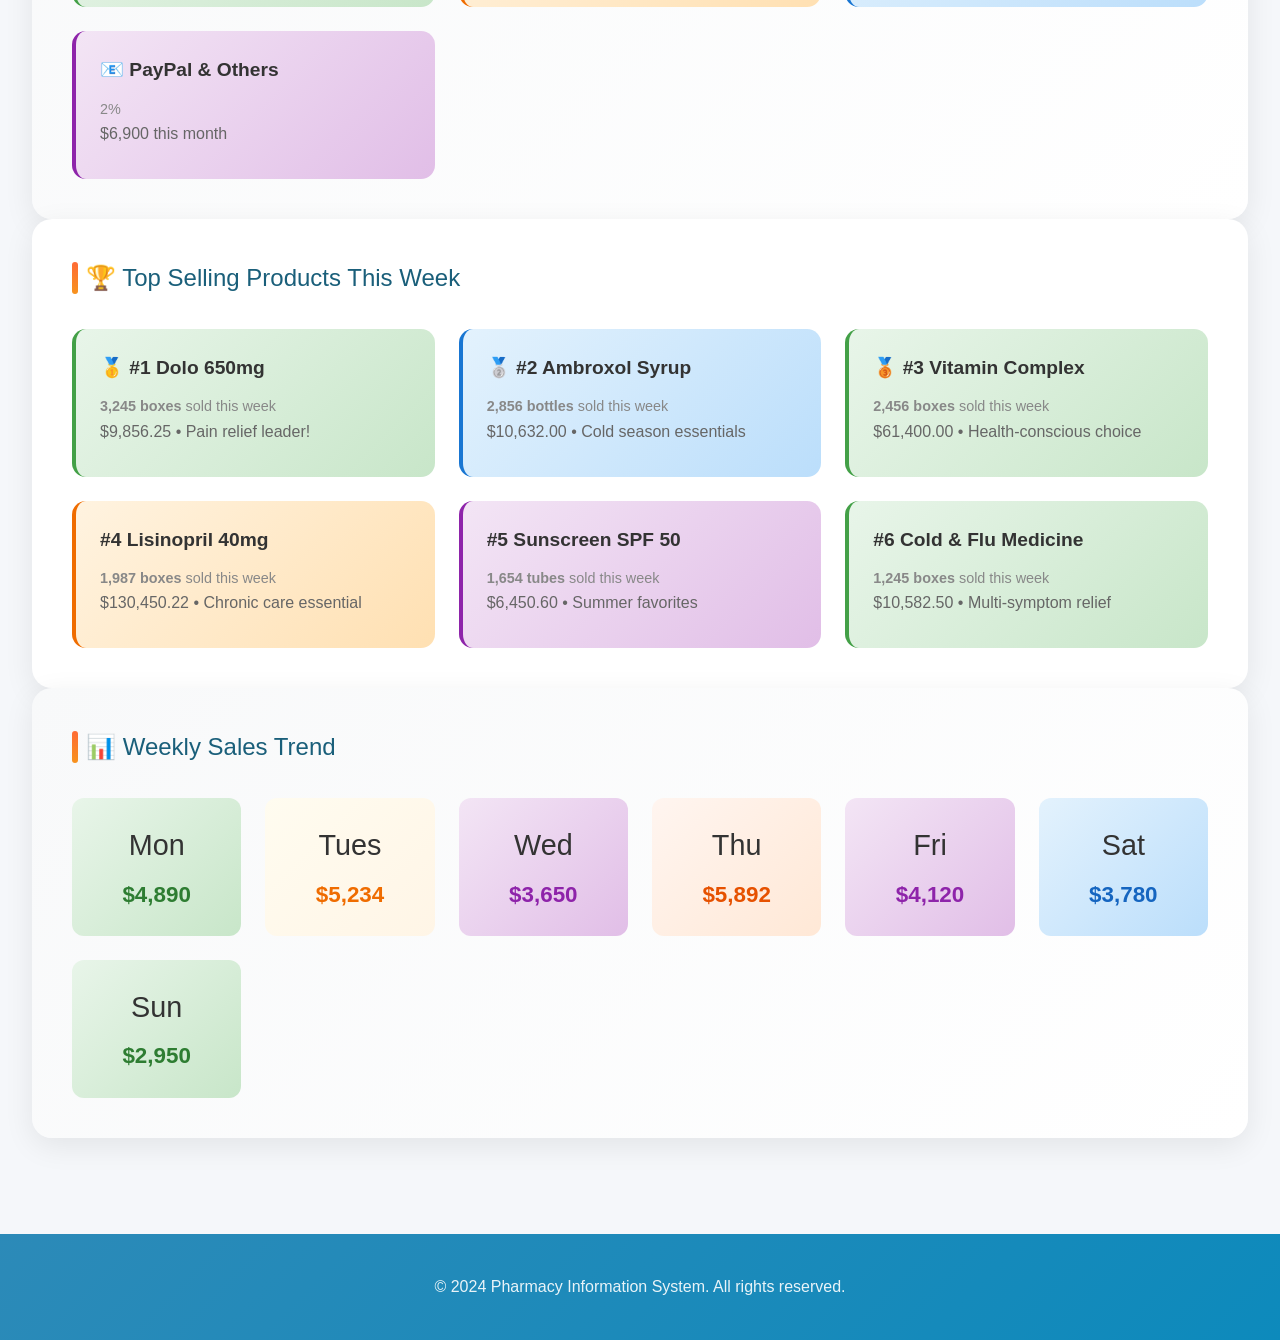
==== commit f306ff1d: "updated sales and add report" ====
--- a/sales.html
+++ b/sales.html
@@ -3,13 +3,13 @@
 <head>
   <meta charset="UTF-8">
   <meta name="viewport" content="width=device-width, initial-scale=1.0">
-  <title>Aayushman Pharmacy - Sales</title>
+  <title>Pharmacy Information System - Sales</title>
   <link rel="stylesheet" href="styles.css">
 </head>
 <body>
   <nav class="navbar">
     <div class="nav-brand">
-      <h2>Aayushman Pharmacy</h2>
+      <h2>Pharmacy Information System</h2>
     </div>
     <ul class="nav-links">
       <li><a href="home.html">Home</a></li>
@@ -327,7 +327,7 @@
   </main>
 
   <footer>
-    <p>&copy; 2024 Aayushman Pharmacy. All rights reserved.</p>
+    <p>&copy; 2024 Pharmacy Information System. All rights reserved.</p>
   </footer>
 </body>
 </html>
